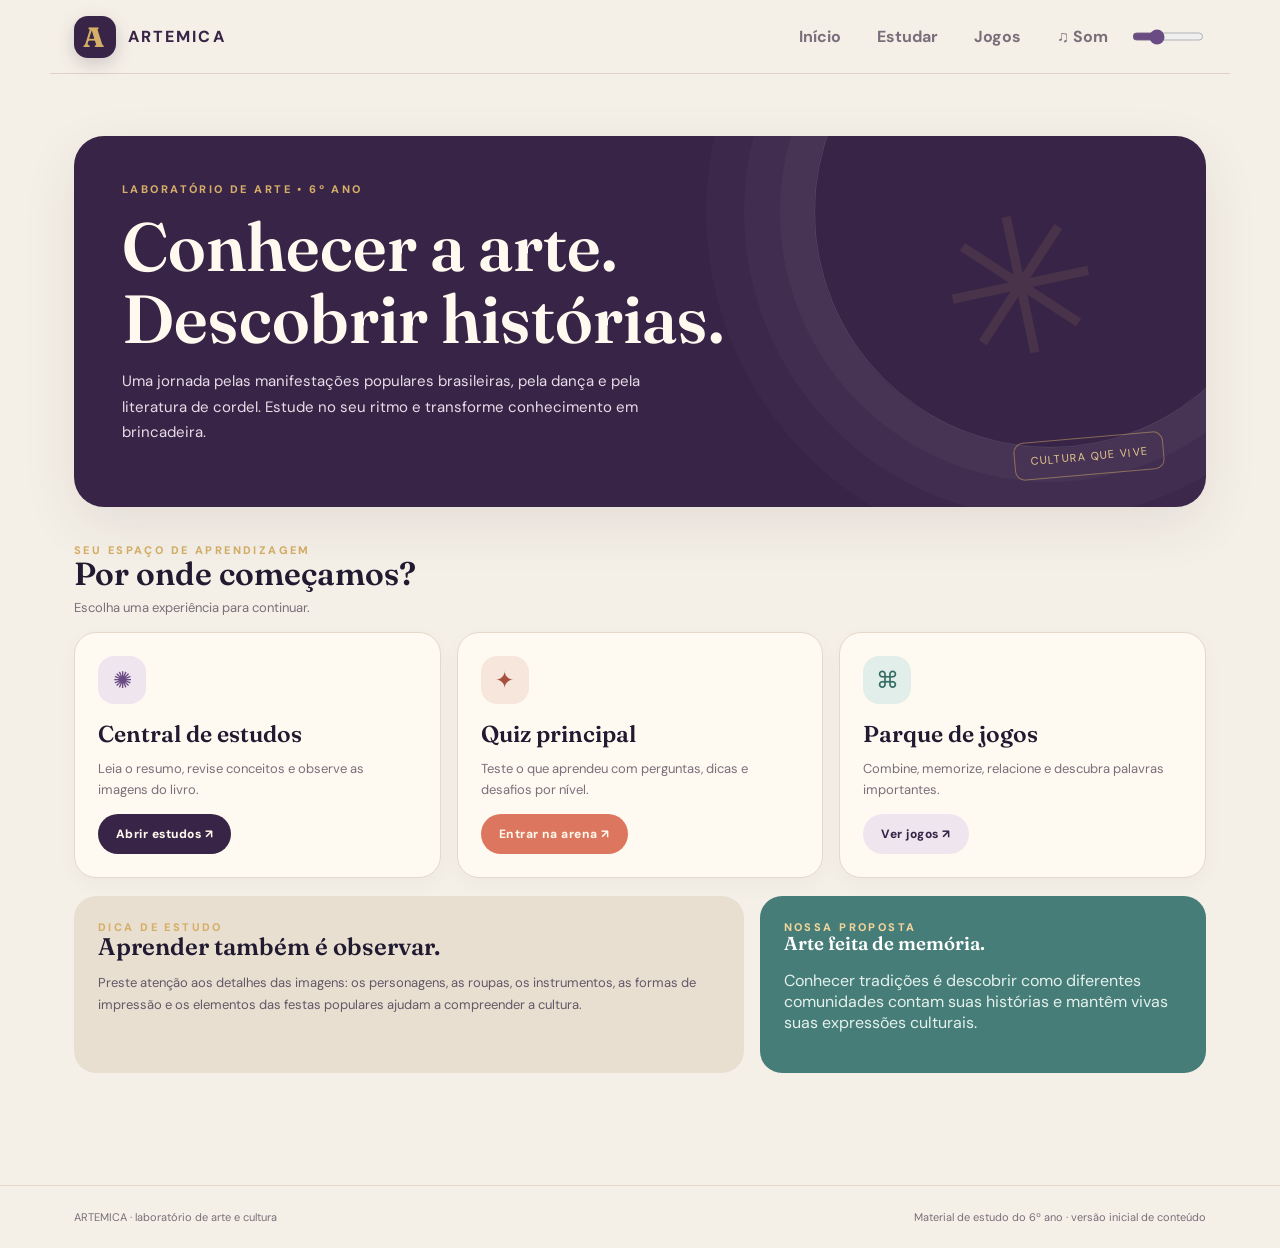
==== index.html @ f9d6556c "Add files via upload" ====
<!doctype html>
<html lang="pt-BR">
<head>
<meta charset="utf-8">
<meta name="viewport" content="width=device-width,initial-scale=1">
<meta name="theme-color" content="#17152a">
<meta name="description" content="ArteMica — laboratório de arte e cultura popular para o 6º ano.">
<link rel="manifest" href="manifest.webmanifest">
<link rel="icon" href="assets/icon-192.png">
<title>ArteMica — Laboratório de Arte</title>
<style>
@import url('https://fonts.googleapis.com/css2?family=DM+Sans:wght@400;500;600;700;800&family=Fraunces:opsz,wght@9..144,500;9..144,600;9..144,700&display=swap');
:root{--ink:#211b32;--paper:#f5f0e7;--cream:#fffaf1;--violet:#6a4b83;--plum:#382447;--coral:#dc765e;--gold:#d5ae67;--teal:#477d78;--muted:#786f7b;--line:#e3d8ca;--shadow:0 18px 55px #24142a16}
*{box-sizing:border-box}html{scroll-behavior:smooth}body{margin:0;background:var(--paper);color:var(--ink);font-family:'DM Sans',sans-serif}
button{font:inherit;cursor:pointer;border:0}.shell{max-width:1180px;margin:auto;padding:0 24px}
.topbar{height:74px;display:flex;align-items:center;justify-content:space-between;border-bottom:1px solid #ded3c6}
.brand{display:flex;gap:12px;align-items:center;font-weight:800;letter-spacing:.13em;color:var(--plum)}
.mark{width:42px;height:42px;border-radius:14px;background:var(--plum);display:grid;place-items:center;color:var(--gold);font-family:Fraunces;font-size:28px;box-shadow:0 6px 18px #38244733}
.topnav{display:flex;gap:8px}.ghost{background:transparent;padding:10px 14px;border-radius:999px;color:var(--muted);font-weight:700}.ghost:hover{background:#e9dfd3;color:var(--plum)}
.hero{position:relative;overflow:hidden;border-radius:30px;background:var(--plum);color:#fff9ef;margin:28px 0 26px;padding:46px 48px;min-height:310px;box-shadow:var(--shadow)}
.hero:before{content:"";position:absolute;right:-80px;top:-160px;width:470px;height:470px;border:1px solid #ffffff20;border-radius:50%;box-shadow:0 0 0 34px #ffffff08,0 0 0 70px #ffffff06,0 0 0 108px #ffffff05}
.hero:after{content:"✳";position:absolute;right:105px;top:30px;font-size:190px;color:#d5ae671c;transform:rotate(-12deg)}
.eyebrow{text-transform:uppercase;letter-spacing:.22em;font-size:11px;font-weight:800;color:var(--gold)}
h1,h2,h3{font-family:Fraunces,serif;font-weight:600;margin:0;line-height:1.06}
.hero h1{font-size:clamp(42px,6vw,68px);max-width:650px;margin:14px 0}
.hero p{color:#e8dce7;max-width:540px;line-height:1.7;font-size:15px}
.hero .stamp{position:absolute;right:42px;bottom:32px;z-index:1;border:1px solid #d5ae6780;color:#e7c98c;padding:11px 15px;border-radius:10px;font-size:11px;letter-spacing:.12em;text-transform:uppercase;transform:rotate(-5deg)}
.section-head{display:flex;justify-content:space-between;align-items:end;margin:36px 0 16px;gap:18px}
.section-head h2{font-size:32px}.section-head p{color:var(--muted);font-size:13px;margin:8px 0 0}
.grid{display:grid;grid-template-columns:repeat(3,1fr);gap:16px}
.card{background:var(--cream);border:1px solid var(--line);border-radius:22px;padding:23px;box-shadow:0 7px 22px #29192a08;transition:.2s}
.card:hover{transform:translateY(-3px);box-shadow:var(--shadow)}
.card .symbol{width:48px;height:48px;border-radius:16px;display:grid;place-items:center;font-size:23px;margin-bottom:18px;background:#eee5ef;color:var(--violet)}
.card:nth-child(2) .symbol{background:#f7e6dc;color:#a7503f}.card:nth-child(3) .symbol{background:#e2eeea;color:#356b64}
.card h3{font-size:23px;margin-bottom:8px}.card p{font-size:13px;color:var(--muted);line-height:1.6;min-height:42px}
.action{background:var(--plum);color:#fff8ec;border-radius:999px;padding:12px 18px;font-weight:800;font-size:12px;letter-spacing:.04em}
.action:hover{background:#563563}.action.secondary{background:#eee5ef;color:var(--plum)}.action.coral{background:var(--coral)}.action:disabled{opacity:.45;cursor:not-allowed}
.feature-row{display:grid;grid-template-columns:1.2fr .8fr;gap:16px;margin:18px 0 42px}
.note{background:#e9dfd0;border-radius:22px;padding:24px}.note h3{font-size:24px;margin-bottom:10px}.note p{font-size:13px;line-height:1.7;color:#625868}
.note-dark{background:#477d78;color:#fff;border-radius:22px;padding:24px}.note-dark p{color:#e4f1ed}
.screen{display:none;padding:34px 0 70px}.screen.active{display:block}
.back{background:transparent;color:var(--muted);font-weight:700;padding:7px 0 18px}
.panel{background:var(--cream);border:1px solid var(--line);border-radius:24px;padding:26px;box-shadow:var(--shadow)}
.lesson p{line-height:1.8;color:#514958}.lesson h3{margin:24px 0 8px;font-size:24px}
.lesson ul{line-height:1.8;color:#514958;padding-left:22px}
.lesson-grid{display:grid;grid-template-columns:1fr 1fr;gap:18px}
.page-image{width:100%;height:260px;object-fit:contain;background:#eee8e1;border-radius:14px;border:1px solid var(--line);cursor:zoom-in}
.figcap{font-size:11px;color:var(--muted);margin-top:7px}
.quiz-layout{display:grid;grid-template-columns:1fr 280px;gap:18px}
.kicker{font-size:11px;letter-spacing:.18em;text-transform:uppercase;color:var(--violet);font-weight:800}
.question{font-family:Fraunces,serif;font-size:clamp(25px,4vw,38px);line-height:1.2;margin:16px 0 25px}
.answers{display:grid;gap:10px}.answer{background:#f6f0e8;border:1px solid var(--line);border-radius:14px;padding:15px 17px;text-align:left;color:var(--ink);font-weight:700}
.answer:hover{border-color:var(--violet);background:#f0e9f3}.answer.correct{background:#e0eee8;border-color:#6b9b83}.answer.wrong{background:#f7e3df;border-color:#cb7669}
.feedback{margin-top:15px;padding:14px;border-radius:14px;background:#f0e9f3;color:var(--plum);line-height:1.6;font-size:13px}
.progress{height:7px;background:#e9dfd3;border-radius:99px;overflow:hidden;margin:12px 0}.progress span{display:block;height:100%;background:var(--coral);width:0}
.meta{display:flex;justify-content:space-between;color:var(--muted);font-size:12px;font-weight:700}
.sidebar{display:grid;gap:12px;align-content:start}.stat{background:#eee5ef;border-radius:17px;padding:17px}.stat strong{display:block;font:600 30px Fraunces;color:var(--plum)}.stat small{font-size:11px;color:var(--muted);text-transform:uppercase;letter-spacing:.1em}
.levels{display:grid;grid-template-columns:repeat(3,1fr);gap:12px;margin:16px 0}
.level{border:1px solid var(--line);border-radius:16px;background:#f8f3ec;padding:16px;text-align:left}.level.selected{border:2px solid var(--violet);background:#f0e9f3}.level strong{display:block;font:600 22px Fraunces}.level small{display:block;color:var(--muted);margin-top:5px}
.game-grid{display:grid;grid-template-columns:repeat(2,1fr);gap:14px}
.game-tile{background:var(--cream);border:1px solid var(--line);border-radius:18px;padding:21px;text-align:left;min-height:135px}.game-tile b{display:block;font:600 22px Fraunces;margin:8px 0}.game-tile span{font-size:12px;color:var(--muted)}
.match-grid{display:grid;grid-template-columns:repeat(2,1fr);gap:10px;margin-top:15px}
.match-item{background:#f5eee5;border:1px solid var(--line);border-radius:13px;padding:14px;text-align:left;font-weight:700;min-height:66px}.match-item.selected{border:2px solid var(--violet);background:#f0e9f3}.match-item.done{background:#e0eee8;opacity:.6}
.memory-grid{display:grid;grid-template-columns:repeat(4,1fr);gap:9px;margin-top:16px}
.memory-card{aspect-ratio:1;background:var(--plum);color:#f3d9a4;border-radius:13px;font-size:23px;font-weight:800}.memory-card.revealed{background:#eee5ef;color:var(--plum);font-size:12px;padding:8px}.cross-grid{display:grid;grid-template-columns:repeat(7,38px);gap:4px;margin:18px 0}.cross-cell{width:38px;height:38px;text-align:center;text-transform:uppercase;font-weight:800;border:1px solid #cfc1b1;border-radius:7px;background:#fffaf1;color:var(--plum);font-size:17px}.cross-cell.empty{visibility:hidden}
.word-list{display:flex;flex-wrap:wrap;gap:8px;margin-top:12px}.word{background:#efe5ef;padding:8px 12px;border-radius:999px;font-size:12px;font-weight:800}
footer{border-top:1px solid var(--line);padding:24px 0;color:var(--muted);font-size:11px}
.modal{display:none;position:fixed;inset:0;background:#171322cc;z-index:10;place-items:center;padding:20px}.modal.open{display:grid}.modal img{max-width:94vw;max-height:88vh;border-radius:14px;background:white}
@media(max-width:850px){.grid{grid-template-columns:1fr 1fr}.quiz-layout,.feature-row{grid-template-columns:1fr}.sidebar{grid-template-columns:repeat(3,1fr)}}
@media(max-width:600px){.shell{padding:0 15px}.topbar{height:64px}.topnav .ghost:nth-child(2){display:none}.hero{padding:30px 25px;min-height:330px}.hero .stamp{right:20px;bottom:20px}.grid,.lesson-grid,.game-grid{grid-template-columns:1fr}.section-head{align-items:start;flex-direction:column}.levels{grid-template-columns:1fr}.sidebar{grid-template-columns:1fr 1fr}.memory-grid{grid-template-columns:repeat(3,1fr)}.panel{padding:19px}}
</style>
</head>
<body>
<header class="shell topbar">
  <div class="brand"><div class="mark">A</div><span>ARTEMICA</span></div>
  <nav class="topnav"><button class="ghost" onclick="show('home')">Início</button><button class="ghost" onclick="show('study')">Estudar</button><button class="ghost" onclick="show('games')">Jogos</button><button class="ghost" id="soundToggle" onclick="toggleSound()" aria-label="Ativar som">♫ Som</button><input id="volume" type="range" min="0" max="100" value="30" aria-label="Volume" style="width:72px;accent-color:#6a4b83" oninput="setVolume(this.value)"></nav>
</header>
<main class="shell">
<section id="home" class="screen active">
  <div class="hero">
    <div class="eyebrow">Laboratório de arte • 6º ano</div>
    <h1>Conhecer a arte.<br>Descobrir histórias.</h1>
    <p>Uma jornada pelas manifestações populares brasileiras, pela dança e pela literatura de cordel. Estude no seu ritmo e transforme conhecimento em brincadeira.</p>
    <div class="stamp">Cultura que vive</div>
  </div>
  <div id="homeNotice" class="feedback" hidden style="margin:16px 0"></div>
  <div class="section-head"><div><div class="eyebrow">Seu espaço de aprendizagem</div><h2>Por onde começamos?</h2><p>Escolha uma experiência para continuar.</p></div></div>
  <div class="grid">
    <article class="card"><div class="symbol">✺</div><h3>Central de estudos</h3><p>Leia o resumo, revise conceitos e observe as imagens do livro.</p><button class="action" onclick="show('study')">Abrir estudos ↗</button></article>
    <article class="card"><div class="symbol">✦</div><h3>Quiz principal</h3><p>Teste o que aprendeu com perguntas, dicas e desafios por nível.</p><button class="action coral" onclick="show('quizSetup')">Entrar na arena ↗</button></article>
    <article class="card"><div class="symbol">⌘</div><h3>Parque de jogos</h3><p>Combine, memorize, relacione e descubra palavras importantes.</p><button class="action secondary" onclick="show('games')">Ver jogos ↗</button></article>
  </div>
  <div class="feature-row">
    <div class="note"><div class="eyebrow">Dica de estudo</div><h3>Aprender também é observar.</h3><p>Preste atenção aos detalhes das imagens: os personagens, as roupas, os instrumentos, as formas de impressão e os elementos das festas populares ajudam a compreender a cultura.</p></div>
    <div class="note-dark"><div class="eyebrow" style="color:#f2d59b">Nossa proposta</div><h3>Arte feita de memória.</h3><p>Conhecer tradições é descobrir como diferentes comunidades contam suas histórias e mantêm vivas suas expressões culturais.</p></div>
  </div>
</section>

<section id="study" class="screen">
<button class="back" onclick="show('home')">← Voltar ao início</button>
<div class="section-head"><div><div class="eyebrow">Caderno de revisão</div><h2>Central de estudos</h2><p>Resumo elaborado a partir das fotografias recebidas.</p></div></div>
<div class="lesson-grid">
<div class="panel lesson">
<h3>1. Danças folclóricas</h3>
<p>As danças folclóricas são tradições de uma comunidade. Elas preservam a identidade cultural de um grupo por meio de práticas corporais criadas coletivamente, mantidas e repetidas ao longo do tempo. Muitas têm raízes em manifestações populares que surgiram na Idade Média e foram adaptadas durante os séculos.</p>
<h3>Auto do boi</h3>
<p>No Norte do Brasil, uma das principais danças ligadas ao Festival de Parintins é o auto do boi. O texto informa que a festa tem registros desde 1840, no Recife, Nordeste, e reúne elementos de culturas indígenas, europeias e africanas.</p>
<p>Em diferentes estados, a manifestação recebe nomes como <b>boi-bumbá, boi pintadinho, bumba meu boi</b> e <b>cavalo marinho</b>. O boi é construído com madeira e tecidos. Os festejos contam a história de sua morte e ressurreição, seguindo um enredo transmitido entre gerações.</p>\n<h3>Balaio: dança do Rio Grande do Sul</h3>
<p>O livro também apresenta o <b>balaio</b> como uma dança folclórica tradicional do Rio Grande do Sul. O dançarino é chamado de <b>peão</b> e a dançarina de <b>prenda</b>. Os pares giram em sentido anti-horário e formam uma roda. Entre os movimentos estão:</p>
<ul><li><b>Sarandeio:</b> a prenda movimenta a saia enquanto marca o ritmo musical nos passos.</li><li><b>Sapateio:</b> os peões sapateiam ao reencontrar a prenda.</li></ul>
<p>O texto explica que as danças populares brasileiras continuam evoluindo, incorporando novas influências e mantendo vivas as tradições das comunidades.</p>
<h3>2. Literatura de cordel</h3>
<p>É uma manifestação cultural popular brasileira desenvolvida principalmente no Nordeste. Deriva do trovadorismo, tradição literária que chegou ao Brasil com os colonizadores portugueses e se caracterizava pela transmissão oral de poemas narrativos.</p>
<p>O cordel apresenta histórias sobre a vida no Sertão, figuras populares e lendas regionais. Entre seus personagens aparecem <b>João Grilo</b> e <b>Pedro Malasartes</b>, associados à astúcia, esperteza e capacidade de adaptação.</p>
<h3>Personagens</h3>
<ul><li><b>João Grilo:</b> personagem inteligente, que enfrenta situações difíceis com humor e também aborda críticas sociais.</li><li><b>Pedro Malasartes:</b> personagem de origem portuguesa que usa sua astúcia para obter vantagem sobre outras pessoas.</li></ul>
<p>As histórias refletem o cotidiano e as lutas do povo nordestino e de outras regiões do Brasil, podendo representar resistência e busca por justiça.</p>
<h3>Características do cordel</h3>
<ul><li>Ritmo cadenciado.</li><li>Rimas que facilitam a memorização e a recitação.</li><li>Temas variados: seca, política, religião, justiça e romance.</li><li>Histórias criativas, muitas vezes com ensinamentos morais ou críticas à sociedade.</li><li>Combinação de palavras e ilustrações, mantendo viva a tradição da oralidade.</li></ul>
<h3>Xilogravura e oralidade</h3>
<p>As imagens do material mostram uma reprodução de xilogravura de Stênio Diniz. A página identifica a imagem como uma reprodução de xilogravura de Stênio Diniz. O trecho visível também destaca que a combinação de palavras e ilustrações ajuda a manter a tradição do cordel viva entre gerações.</p>
<div class="feedback"><b>Para memorizar:</b> cordel = poesia popular + ritmo e rima + histórias + oralidade + ilustrações/xilogravura.</div>
</div>
<div>
<div class="panel"><div class="eyebrow">Imagens do livro</div><h3 style="font-size:24px;margin:8px 0 14px">Observe e relembre</h3>
<figure><img class="page-image" src="assets/pages/dancas-folcloricas-auto-do-boi.webp" onclick="zoom(this.src)" alt="Página sobre danças folclóricas e auto do boi"><figcaption class="figcap">Danças folclóricas e manifestação do auto do boi.</figcaption></figure>
<figure><img class="page-image" src="assets/pages/literatura-de-cordel-tematicas.webp" onclick="zoom(this.src)" alt="Página de literatura de cordel"><figcaption class="figcap">Literatura de cordel: temáticas e personagens.</figcaption></figure>
<figure><img class="page-image" src="assets/pages/xilogravura-joao-grilo.webp" onclick="zoom(this.src)" alt="Xilogravura de João Grilo"><figcaption class="figcap">Reprodução de xilogravura de Stênio Diniz.</figcaption></figure>
<figure><img class="page-image" src="assets/pages/cordel-poema-maria-bonita.webp" onclick="zoom(this.src)" alt="Trecho de poema de cordel sobre Maria Bonita"><figcaption class="figcap">Exemplo de poema de cordel sobre Maria Bonita.</figcaption></figure>
<figure><img class="page-image" src="assets/pages/cordel-joao-grilo-versos.webp" onclick="zoom(this.src)" alt="Versos populares sobre João Grilo"><figcaption class="figcap">Versos sobre João Grilo, com rimas e ritmo.</figcaption></figure>
<figure><img class="page-image" src="assets/pages/cordel-ritmo-e-temas.webp" onclick="zoom(this.src)" alt="Trecho explicativo sobre ritmo e temas do cordel"><figcaption class="figcap">Ritmo, rimas e variedade de temas no cordel.</figcaption></figure>
<figure><img class="page-image" src="assets/pages/auto-do-boi-imagem-detalhe.webp" onclick="zoom(this.src)" alt="Imagem de apresentação do auto do boi"><figcaption class="figcap">Detalhe visual da manifestação do auto do boi.</figcaption></figure>
</div>
<div class="panel" style="margin-top:16px"><div class="eyebrow">Novas páginas recebidas</div><h3 style="font-size:22px;margin:8px 0 12px">Atividade do livro</h3>
<figure><img class="page-image" src="assets/pages/dancas-folcloricas-pagina-completa.webp" onclick="zoom(this.src)" alt="Página completa de danças folclóricas"><figcaption class="figcap">Página completa sobre danças folclóricas, auto do boi e balaio.</figcaption></figure>
<figure><img class="page-image" src="assets/pages/cordel-pagina-completa.webp" onclick="zoom(this.src)" alt="Página completa de literatura de cordel"><figcaption class="figcap">Página completa sobre literatura de cordel e João Grilo.</figcaption></figure>
<figure><img class="page-image" src="assets/pages/cordel-poemas-maria-bonita-joao-grilo.webp" onclick="zoom(this.src)" alt="Poemas de Maria Bonita e João Grilo"><figcaption class="figcap">Poemas de cordel sobre Maria Bonita e João Grilo.</figcaption></figure>
<figure><img class="page-image" src="assets/pages/questionario-organizando-conhecimento.webp" onclick="zoom(this.src)" alt="Questionário organizando o conhecimento"><figcaption class="figcap">Questionário: Organizando o conhecimento.</figcaption></figure>
<figure><img class="page-image" src="assets/pages/questionario-testando-ideias.webp" onclick="zoom(this.src)" alt="Questionário testando as ideias"><figcaption class="figcap">Questionário: Testando as ideias.</figcaption></figure>
</div>
<div class="panel lesson" style="margin-top:16px"><div class="eyebrow">Gabarito de revisão</div><h3 style="font-size:24px;margin:8px 0">Respostas do questionário enviado</h3>
<h3>Organizando o conhecimento</h3>
<p><b>1.</b> A pergunta trata da dança na Idade Média e da posição da Igreja. As páginas explicativas que fundamentam essa resposta não vieram nas fotografias. Para não inventar uma justificativa que talvez não corresponda ao livro, esta resposta fica pendente da página anterior do capítulo.</p>
<p><b>2.</b> A pergunta sobre a dança carole também depende da explicação da página anterior, que deve informar como a dança era realizada e qual crítica a Igreja fazia. Não vou apresentar uma resposta como certa sem esse trecho.</p>
<p><b>3. Classificação:</b></p>
<ul><li>Camponeses em festas e celebrações ao ar livre — <b>danças populares</b>.</li><li>Movimentos livres e espontâneos — <b>danças populares</b>.</li><li>Praticada em castelos e palácios pela nobreza — <b>danças de salão</b>.</li><li>Movimentos refinados e regras — <b>danças de salão</b>.</li><li>Sapateado, batidas de pés e palmas — <b>danças populares</b>.</li><li>Passos sofisticados e maior habilidade técnica — <b>danças de salão</b>.</li></ul>
<h3>Testando as ideias</h3>
<p><b>1.</b> A questão pede como as danças medievais eram transmitidas e por que há pouca documentação. A explicação mais provável é a transmissão pela prática, observação e repetição, com pouca anotação escrita das manifestações populares. Porém, a página explicativa sobre esse assunto não foi enviada; confirme a formulação no trecho anterior do capítulo antes de memorizar.</p>
<p><b>2.</b> Alternativa <b>C</b>: a valsa tem ritmo em três tempos, é caracterizada pelos giros dos dançarinos e foi popular nos salões do século XIX.</p>
<div class="feedback"><b>Para completar o gabarito:</b> envie a página imediatamente anterior ao exercício, onde o livro explica a dança medieval e a carole. As respostas 3 e Testando as ideias 2 já estão resolvidas com base nas páginas recebidas.</div>
</div>
</div>
</div>
</section>

<section id="quizSetup" class="screen">
<button class="back" onclick="show('home')">← Voltar ao início</button>
<div class="panel">
<div class="eyebrow">Arena de conhecimento</div><h2 style="font-size:36px;margin:8px 0">Escolha seu desafio</h2>
<p style="color:var(--muted);line-height:1.6">Todas as perguntas da rodada serão apresentadas. A cada nova partida, a ordem muda.</p>
<div class="levels">
<button class="level selected" data-level="facil" onclick="selectLevel(this)"><strong>Fácil</strong><small>1 min 30 s por pergunta · 3 vidas</small></button>
<button class="level" data-level="normal" onclick="selectLevel(this)"><strong>Normal</strong><small>1 min por pergunta · 4 vidas</small></button>
<button class="level" data-level="dificil" onclick="selectLevel(this)"><strong>Difícil</strong><small>30 s por pergunta · 5 vidas</small></button>
</div>
<div style="display:flex;gap:10px;flex-wrap:wrap"><button class="action coral" onclick="startQuiz()">Começar quiz →</button><button class="action secondary" onclick="show('study')">Revisar antes</button></div>
<p style="font-size:11px;color:var(--muted);margin-top:14px">O cronômetro e as vidas funcionam no quiz principal. Os outros jogos são atividades de treino sem pressão de tempo.</p>
</div>
</section>

<section id="quiz" class="screen">
<button class="back" onclick="show('home')">← Voltar ao início</button>
<div class="quiz-layout">
<div class="panel">
<div class="meta"><span id="qCount">Pergunta 1</span><span id="qTimer">01:30</span></div><div class="progress"><span id="qProgress"></span></div>
<div class="kicker" id="qTopic">Cultura popular</div><div class="question" id="qText"></div>
<div class="answers" id="qAnswers"></div><div id="qFeedback"></div>
<div style="display:flex;gap:9px;flex-wrap:wrap;margin-top:18px"><button class="action" id="nextBtn" onclick="nextQuestion()" disabled>Próxima →</button><button class="action secondary" onclick="skipQuestion()">Adiar pergunta ↷</button><button class="action secondary" onclick="showHint()">Dica</button></div>
</div>
<aside class="sidebar">
<div class="stat"><small>Vidas</small><strong id="qLives">♥ ♥ ♥</strong></div>
<div class="stat"><small>Acertos</small><strong id="qScore">0</strong></div>
<div class="stat"><small>Respondidas</small><strong id="qDone">0</strong></div>
<button class="action secondary" onclick="show('home')">Sair para início</button>
</aside>
</div>
</section>

<section id="result" class="screen">
<div class="panel" style="text-align:center;padding:42px">
<div class="eyebrow">Fim da rodada</div><h2 style="font-size:42px;margin:10px 0">Seu resultado</h2>
<div id="resultText" style="font-size:17px;color:var(--muted);line-height:1.8"></div>
<div style="display:flex;justify-content:center;gap:10px;flex-wrap:wrap;margin-top:20px"><button class="action coral" onclick="show('quizSetup')">Jogar novamente</button><button class="action secondary" onclick="show('home')">Voltar ao início</button><button class="action secondary" onclick="show('study')">Rever conteúdo</button></div>
</div>
</section>

<section id="games" class="screen">
<button class="back" onclick="show('home')">← Voltar ao início</button>
<div class="section-head"><div><div class="eyebrow">Aprender brincando</div><h2>Parque de jogos</h2><p>Pratique os conceitos da matéria de um jeito diferente.</p></div></div>
<div class="game-grid">
<button class="game-tile" onclick="startMatch()"><span>01 · associação</span><b>Associe os pares</b><span>Encontre conceitos e definições correspondentes.</span></button>
<button class="game-tile" onclick="startMemory()"><span>02 · memória</span><b>Jogo da memória</b><span>Vire as cartas e encontre os pares.</span></button>
<button class="game-tile" onclick="startTrueFalse()"><span>03 · decisão rápida</span><b>Verdadeiro ou falso</b><span>Julgue afirmações sobre a matéria.</span></button>
<button class="game-tile" onclick="startWordSearch()"><span>04 · vocabulário</span><b>Caça-palavras</b><span>Procure palavras essenciais do conteúdo.</span></button>
<button class="game-tile" onclick="startFill()"><span>05 · completar</span><b>Complete a ideia</b><span>Escolha a palavra que falta na frase.</span></button>
<button class="game-tile" onclick="startCrossword()"><span>06 · desafio de letras</span><b>Palavras cruzadas</b><span>Resolva pistas com palavras do conteúdo.</span></button>
</div>
</section>

<section id="activity" class="screen">
<button class="back" onclick="show('games')">← Voltar aos jogos</button>
<div class="panel" id="activityPanel"></div>
</section>
</main>
<footer><div class="shell" style="display:flex;justify-content:space-between;gap:10px;flex-wrap:wrap"><span>ARTEMICA · laboratório de arte e cultura</span><span>Material de estudo do 6º ano · versão inicial de conteúdo</span></div></footer>
<div class="modal" id="zoomModal" onclick="this.classList.remove('open')"><img id="zoomImage" alt="Imagem ampliada"></div>
<script src="app.js"></script>
</body></html>
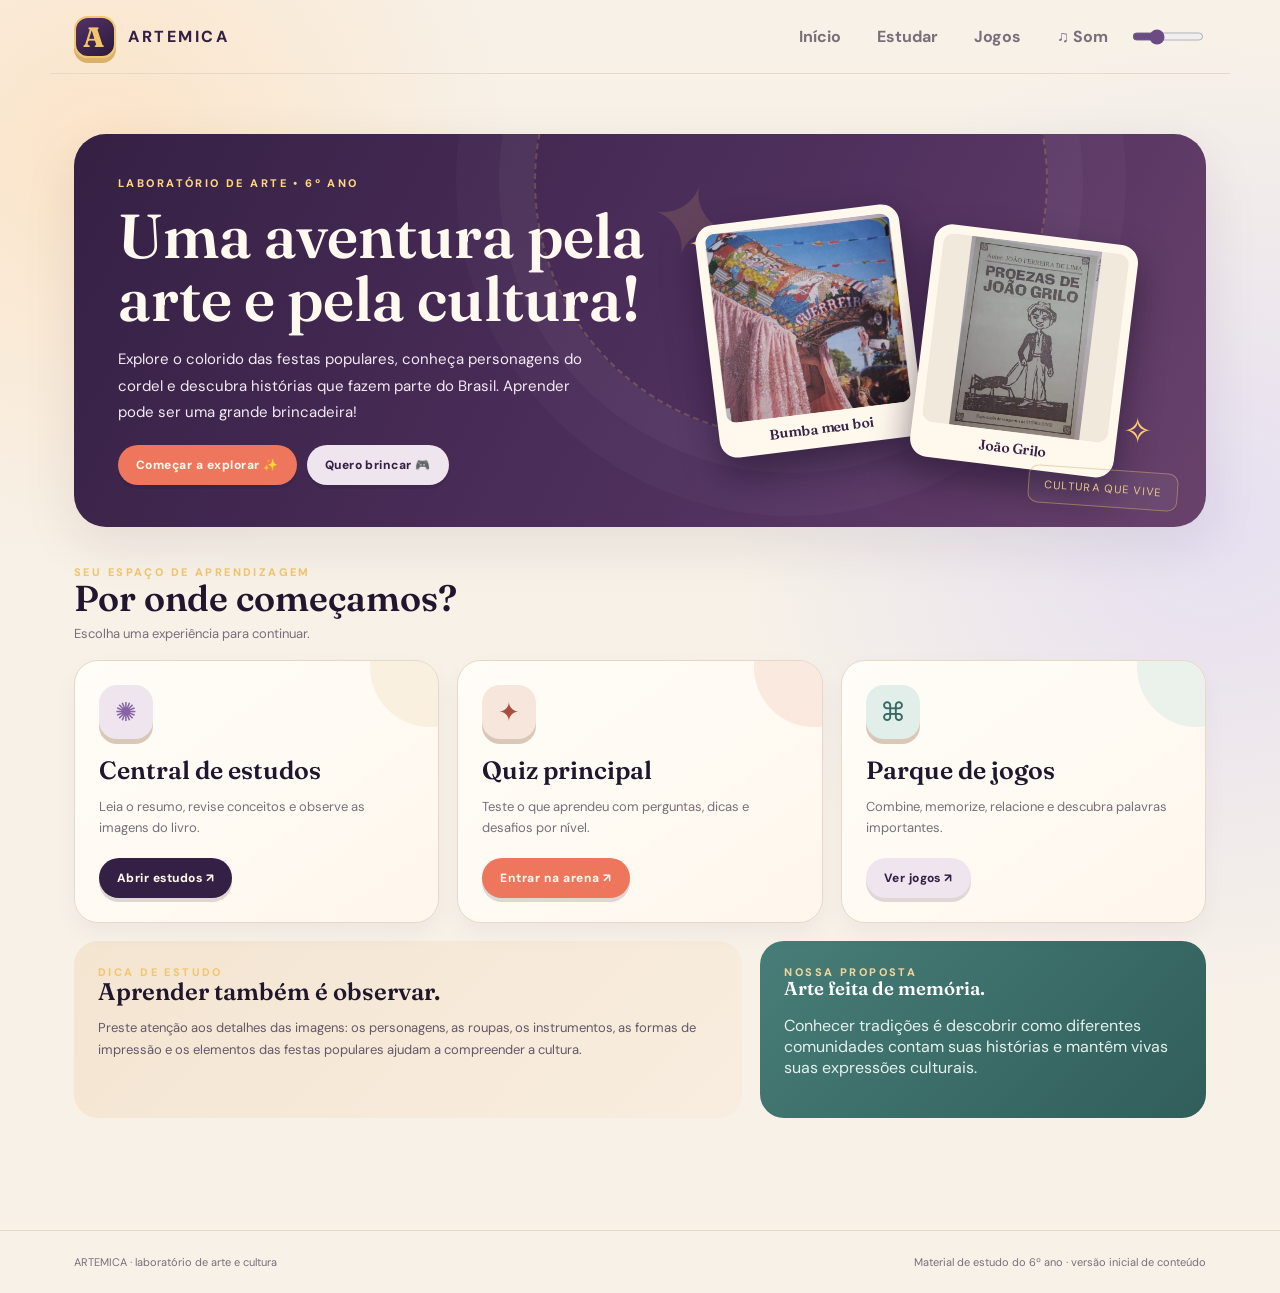
==== commit 762ae055: "Add files via upload" ====
--- a/index.html
+++ b/index.html
@@ -68,6 +68,24 @@
 .modal{display:none;position:fixed;inset:0;background:#171322cc;z-index:10;place-items:center;padding:20px}.modal.open{display:grid}.modal img{max-width:94vw;max-height:88vh;border-radius:14px;background:white}
 @media(max-width:850px){.grid{grid-template-columns:1fr 1fr}.quiz-layout,.feature-row{grid-template-columns:1fr}.sidebar{grid-template-columns:repeat(3,1fr)}}
 @media(max-width:600px){.shell{padding:0 15px}.topbar{height:64px}.topnav .ghost:nth-child(2){display:none}.hero{padding:30px 25px;min-height:330px}.hero .stamp{right:20px;bottom:20px}.grid,.lesson-grid,.game-grid{grid-template-columns:1fr}.section-head{align-items:start;flex-direction:column}.levels{grid-template-columns:1fr}.sidebar{grid-template-columns:1fr 1fr}.memory-grid{grid-template-columns:repeat(3,1fr)}.panel{padding:19px}}
+
+/* ARTE MICA — nova identidade da tela inicial */
+:root{--ink:#20172e;--paper:#f7f1e8;--cream:#fffdf8;--plum:#342044;--coral:#ed765c;--gold:#f2c66d;--teal:#4b9b91;--violet:#8563a5}
+body{background:radial-gradient(circle at 8% 12%,#fce4c8 0,transparent 26rem),radial-gradient(circle at 95% 40%,#e6dff1 0,transparent 30rem),var(--paper)}
+.topbar{border-bottom:1px solid #e5d9ca}.brand{letter-spacing:.16em}.mark{background:linear-gradient(145deg,#533267,#2c1a3b);border:2px solid #f2c66d;box-shadow:0 5px 0 #d9b16a}
+.hero{min-height:390px;margin:26px 0 34px;padding:42px 44px;border-radius:32px;background:linear-gradient(118deg,#352044 0%,#51315f 62%,#68426b 100%);isolation:isolate;display:grid;grid-template-columns:1.05fr .95fr;align-items:center;gap:16px}
+.hero:before{right:14%;top:-210px;width:510px;height:510px;border:2px dashed #f2c66d38;box-shadow:0 0 0 35px #ffffff08,0 0 0 78px #ffffff06}
+.hero:after{content:"✦";right:42%;top:24px;font-size:100px;color:#f2c66d25;transform:rotate(15deg)}
+.hero-copy{position:relative;z-index:2}.hero .eyebrow{color:#ffd783}.hero h1{font-size:clamp(38px,5vw,62px);max-width:600px;line-height:1.02;margin:14px 0 16px}.hero p{font-size:15px;max-width:490px;line-height:1.75;color:#f4eaf4}.hero .stamp{right:28px;bottom:20px;transform:rotate(4deg);background:#ffffff0c}
+.hero-art{position:relative;z-index:1;display:flex;align-items:center;justify-content:center;gap:12px;min-height:275px}.hero-art figure{margin:0;position:relative;background:#fff8ed;padding:9px 9px 35px;border-radius:18px;box-shadow:0 18px 35px #160c2180;transform:rotate(-7deg);width:min(46%,205px)}.hero-art figure+figure{transform:rotate(7deg) translateY(20px)}.hero-art img{display:block;width:100%;height:190px;object-fit:contain;background:#f2e9dd;border-radius:11px}.hero-art figcaption{position:absolute;bottom:10px;left:8px;right:8px;text-align:center;font:600 14px Fraunces,serif;color:#392447}.hero-art .spark{position:absolute;color:#ffcf73;font-size:35px}.hero-art .spark.one{left:3%;top:10%}.hero-art .spark.two{right:2%;bottom:5%}
+.section-head{margin:38px 0 18px}.section-head h2{font-size:clamp(28px,4vw,36px)}
+.grid{gap:18px}.card{position:relative;overflow:hidden;min-height:225px;padding:24px;border-radius:24px;border:1px solid #e8d9c7;background:linear-gradient(145deg,#fffdf8,#fff7ed);box-shadow:0 10px 24px #3520440b}.card:after{content:"";position:absolute;width:120px;height:120px;border-radius:50%;right:-52px;top:-54px;background:#f4dfc6;opacity:.42}.card:nth-child(2):after{background:#f4cfc3}.card:nth-child(3):after{background:#cde4df}.card .symbol{width:54px;height:54px;border-radius:18px;font-size:26px;box-shadow:0 5px 0 #d9c8b8}.card h3{font-size:25px}.card p{min-height:48px;font-size:13px}.action{box-shadow:0 4px 0 #26152f26;transition:transform .15s,box-shadow .15s}.action:hover{transform:translateY(-2px);box-shadow:0 6px 0 #26152f26}
+.feature-row{gap:18px}.note,.note-dark{border-radius:24px}.note{background:linear-gradient(135deg,#f4e5d1,#f8eddf)}.note-dark{background:linear-gradient(135deg,#477d78,#315e5a)}
+/* A galeria agora mostra somente as ilustrações extraídas, nunca fotos das páginas. */
+.artwork-gallery{display:grid;grid-template-columns:1fr 1fr;gap:14px}.artwork-card{margin:0;padding:12px;background:#fffaf1;border:1px solid var(--line);border-radius:18px;box-shadow:0 8px 20px #24142a0d}.artwork-card img{width:100%;height:220px;object-fit:contain;background:#f1e9df;border-radius:12px;cursor:zoom-in}.artwork-card figcaption{font:600 15px Fraunces,serif;color:var(--plum);padding:10px 3px 2px;text-align:center}
+@media(max-width:760px){.hero{grid-template-columns:1fr;padding:30px 25px;gap:2px}.hero-art{min-height:220px;margin:0 auto;width:min(100%,420px)}.hero-art img{height:145px}.hero-art figure{width:44%}.hero-art figcaption{font-size:12px}.hero .stamp{right:18px;bottom:12px}.artwork-card img{height:170px}}
+@media(max-width:480px){.hero{min-height:0;padding-bottom:48px}.hero h1{font-size:39px}.hero-art{min-height:190px}.hero-art img{height:130px}.grid{grid-template-columns:1fr}.card{min-height:0}.artwork-gallery{grid-template-columns:1fr}.artwork-card img{height:210px}}
+
 </style>
 </head>
 <body>
@@ -78,9 +96,16 @@
 <main class="shell">
 <section id="home" class="screen active">
   <div class="hero">
-    <div class="eyebrow">Laboratório de arte • 6º ano</div>
-    <h1>Conhecer a arte.<br>Descobrir histórias.</h1>
-    <p>Uma jornada pelas manifestações populares brasileiras, pela dança e pela literatura de cordel. Estude no seu ritmo e transforme conhecimento em brincadeira.</p>
+    <div class="hero-copy">
+      <div class="eyebrow">Laboratório de arte • 6º ano</div>
+      <h1>Uma aventura pela arte e pela cultura!</h1>
+      <p>Explore o colorido das festas populares, conheça personagens do cordel e descubra histórias que fazem parte do Brasil. Aprender pode ser uma grande brincadeira!</p>
+      <div style="display:flex;gap:10px;flex-wrap:wrap;margin-top:20px"><button class="action coral" onclick="show('study')">Começar a explorar ✨</button><button class="action secondary" onclick="show('games')">Quero brincar 🎮</button></div>
+    </div>
+    <div class="hero-art" aria-label="Ilustrações do Bumba meu boi e de João Grilo">
+      <span class="spark one">✦</span><figure><img src="[data-uri]" alt="Ilustração do Bumba meu boi"><figcaption>Bumba meu boi</figcaption></figure>
+      <figure><img src="[data-uri]" alt="Xilogravura de João Grilo"><figcaption>João Grilo</figcaption></figure><span class="spark two">✧</span>
+    </div>
     <div class="stamp">Cultura que vive</div>
   </div>
   <div id="homeNotice" class="feedback" hidden style="margin:16px 0"></div>
@@ -122,21 +147,12 @@
 <div class="feedback"><b>Para memorizar:</b> cordel = poesia popular + ritmo e rima + histórias + oralidade + ilustrações/xilogravura.</div>
 </div>
 <div>
-<div class="panel"><div class="eyebrow">Imagens do livro</div><h3 style="font-size:24px;margin:8px 0 14px">Observe e relembre</h3>
-<figure><img class="page-image" src="assets/pages/dancas-folcloricas-auto-do-boi.webp" onclick="zoom(this.src)" alt="Página sobre danças folclóricas e auto do boi"><figcaption class="figcap">Danças folclóricas e manifestação do auto do boi.</figcaption></figure>
-<figure><img class="page-image" src="assets/pages/literatura-de-cordel-tematicas.webp" onclick="zoom(this.src)" alt="Página de literatura de cordel"><figcaption class="figcap">Literatura de cordel: temáticas e personagens.</figcaption></figure>
-<figure><img class="page-image" src="assets/pages/xilogravura-joao-grilo.webp" onclick="zoom(this.src)" alt="Xilogravura de João Grilo"><figcaption class="figcap">Reprodução de xilogravura de Stênio Diniz.</figcaption></figure>
-<figure><img class="page-image" src="assets/pages/cordel-poema-maria-bonita.webp" onclick="zoom(this.src)" alt="Trecho de poema de cordel sobre Maria Bonita"><figcaption class="figcap">Exemplo de poema de cordel sobre Maria Bonita.</figcaption></figure>
-<figure><img class="page-image" src="assets/pages/cordel-joao-grilo-versos.webp" onclick="zoom(this.src)" alt="Versos populares sobre João Grilo"><figcaption class="figcap">Versos sobre João Grilo, com rimas e ritmo.</figcaption></figure>
-<figure><img class="page-image" src="assets/pages/cordel-ritmo-e-temas.webp" onclick="zoom(this.src)" alt="Trecho explicativo sobre ritmo e temas do cordel"><figcaption class="figcap">Ritmo, rimas e variedade de temas no cordel.</figcaption></figure>
-<figure><img class="page-image" src="assets/pages/auto-do-boi-imagem-detalhe.webp" onclick="zoom(this.src)" alt="Imagem de apresentação do auto do boi"><figcaption class="figcap">Detalhe visual da manifestação do auto do boi.</figcaption></figure>
-</div>
-<div class="panel" style="margin-top:16px"><div class="eyebrow">Novas páginas recebidas</div><h3 style="font-size:22px;margin:8px 0 12px">Atividade do livro</h3>
-<figure><img class="page-image" src="assets/pages/dancas-folcloricas-pagina-completa.webp" onclick="zoom(this.src)" alt="Página completa de danças folclóricas"><figcaption class="figcap">Página completa sobre danças folclóricas, auto do boi e balaio.</figcaption></figure>
-<figure><img class="page-image" src="assets/pages/cordel-pagina-completa.webp" onclick="zoom(this.src)" alt="Página completa de literatura de cordel"><figcaption class="figcap">Página completa sobre literatura de cordel e João Grilo.</figcaption></figure>
-<figure><img class="page-image" src="assets/pages/cordel-poemas-maria-bonita-joao-grilo.webp" onclick="zoom(this.src)" alt="Poemas de Maria Bonita e João Grilo"><figcaption class="figcap">Poemas de cordel sobre Maria Bonita e João Grilo.</figcaption></figure>
-<figure><img class="page-image" src="assets/pages/questionario-organizando-conhecimento.webp" onclick="zoom(this.src)" alt="Questionário organizando o conhecimento"><figcaption class="figcap">Questionário: Organizando o conhecimento.</figcaption></figure>
-<figure><img class="page-image" src="assets/pages/questionario-testando-ideias.webp" onclick="zoom(this.src)" alt="Questionário testando as ideias"><figcaption class="figcap">Questionário: Testando as ideias.</figcaption></figure>
+<div class="panel"><div class="eyebrow">Galeria de personagens</div><h3 style="font-size:24px;margin:8px 0 14px">Veja as ilustrações originais</h3>
+<div class="artwork-gallery">
+<figure class="artwork-card"><img src="[data-uri]" onclick="zoom(this.src)" alt="Ilustração do Bumba meu boi"><figcaption>Bumba meu boi</figcaption></figure>
+<figure class="artwork-card"><img src="[data-uri]" onclick="zoom(this.src)" alt="Xilogravura de João Grilo"><figcaption>João Grilo</figcaption></figure>
+</div>
+<div class="feedback" style="margin-top:14px">Aqui aparecem somente as imagens dos personagens e manifestações culturais — não as fotografias das páginas do livro.</div>
 </div>
 <div class="panel lesson" style="margin-top:16px"><div class="eyebrow">Gabarito de revisão</div><h3 style="font-size:24px;margin:8px 0">Respostas do questionário enviado</h3>
 <h3>Organizando o conhecimento</h3>
